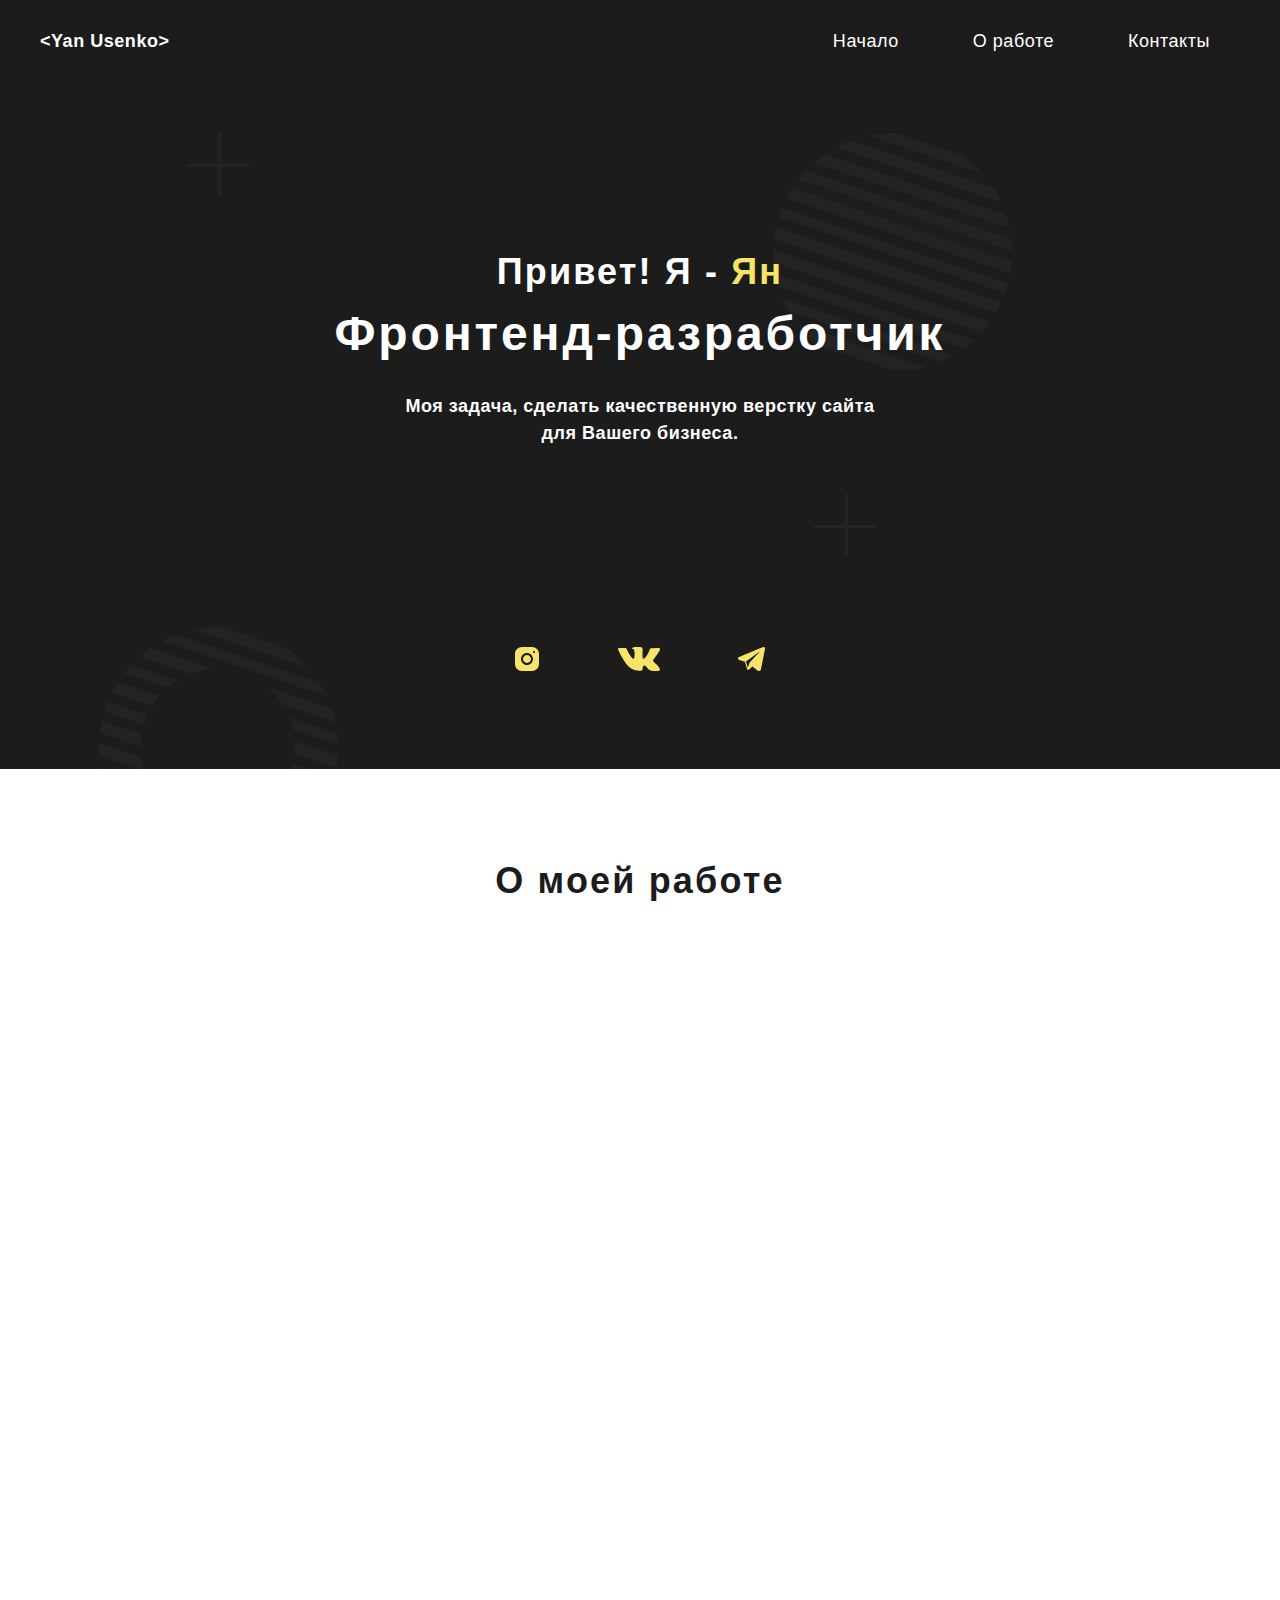
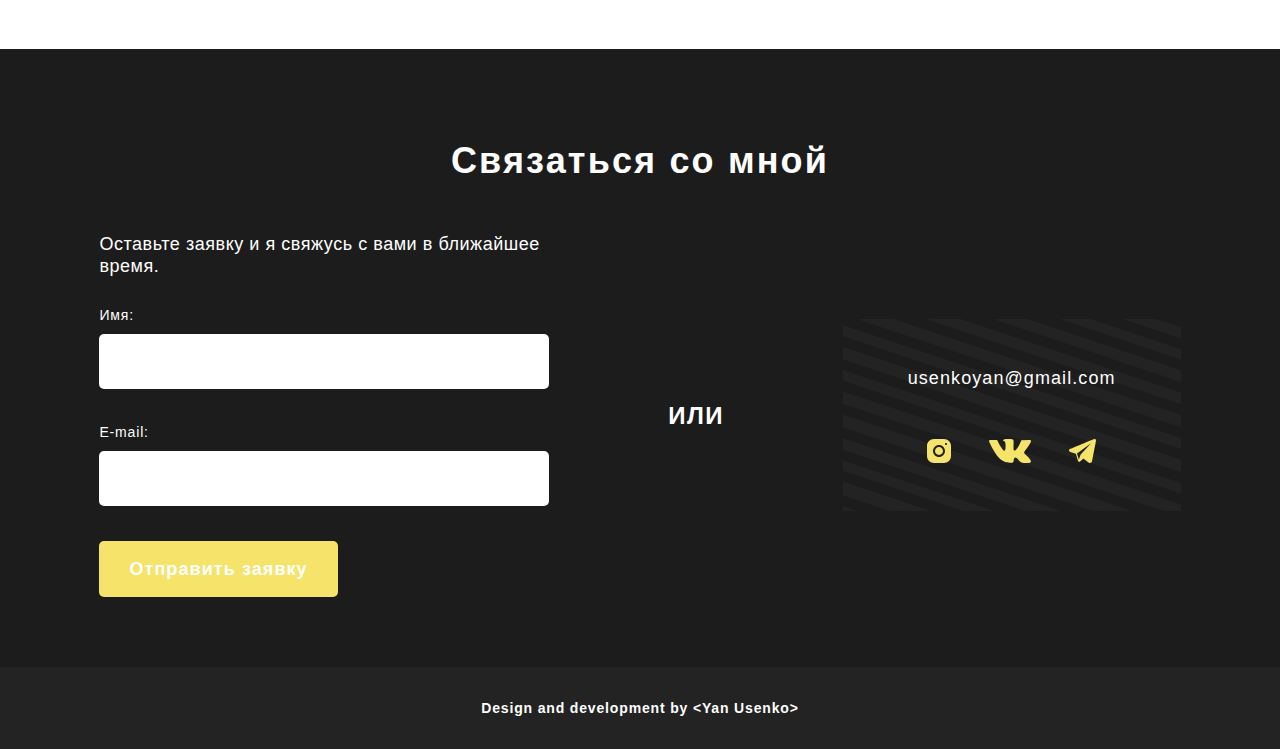
==== index.html @ 6a948c7e "Add files via upload" ====
<!DOCTYPE html>
<html lang="ru">
<head>
    <meta charset="UTF-8">
    <meta name="viewport" content="width=device-width, initial-scale=1.0">
    <title>Usenko Yan</title>
    <link rel="stylesheet" href="css/style.css" />
    <link rel="stylesheet" href="css/fonts.css" />
</head>
<body>
    <div class="wrapper wrapper-bg">
        <!-- Меню -->
        <div class="header">
            <div class="container">
                <div class="header__row">
                    <button class="header__menu-btn">
                        <div class="header__menu-line active-link"></div>
                        <div class="header__menu-line"></div>
                        <div class="header__menu-line"></div>
                    </button>
                    <div class="header__mobile-nav">
                        <a href="#" class="header__mobile-link header__mobile-link">Начало</a>
                        <a href="#about" class="header__mobile-link header__mobile-link-2">О работе</a>
                        <a href="#contact" class="header__mobile-link header__mobile-link-3">Контакты</a>
                    </div>
                    <a href="https://yanusenko.github.io/aboutme" class="header__logo">&ltYan Usenko&gt</a>
                    <div class="header__nav">
                        <a href="#" class="header__link">Начало</a>
                        <a href="#about" class="header__link">О работе</a>
                        <a href="#contact" class="header__link">Контакты</a>
                    </div>
                </div>
            </div>
        </div>
        <!-- Меню -->
        <!-- оффер -->
        <div class="offer">
            <div class="container">
                <div class="offer__column">
                    <div class="offer__hi title">Привет! Я - <span>Ян</span></div>
                    <div class="offer__title">Фронтенд-разработчик</div>
                    <div class="offer__subtitle">Моя задача, сделать качественную верстку cайта
                        для Вашего бизнеса.</div>
                    <div class="offer__social">
                    <a href="https://www.instagram.com/us.yanchik/" class="offer__link">
                        <img src="img/icons/social/inst.svg" alt="">
                    </a>
                    <a href="https://vk.com/u.yanchik" class="offer__link">
                        <img src="img/icons/social/vk.svg" alt="">
                    </a>
                    <!-- <a href="#" class="offer__link">
                        <img src="img/icons/social/gmail.svg" alt="">
                    </a> -->
                    <a href="https://t.me/us_yanchik" class="offer__link">
                        <img src="img/icons/social/tg.svg" alt="">
                    </a>
                </div>
                </div>
            </div>
        </div>
        <!-- оффер -->
    </div>
    <div class="wrapper wrapper-w">
        <a name="about"></a>
        <div class="about">
            <div class="container about__container">
                <div class="about__content">
                    <div class="about__title title title-b">О моей работе</div>
                    <div class="about__row">
                        <div class="about__block">
                            <div class="about__box anim-items">
                                <div class="about__box-title">Стандарты</div>
                                <div class="about__text">Процесс создания сайта — 
                                    это не просто написание кода. 
                                    Заботясь о потребностях клиента, я создаю веб-страницы,
                                    которые соответствуют всем требованиям современного 
                                    рынка, соблюдая стандарты BEM, обеспечивающие
                                    беспроблемную работу и поддержку сайта в будущем.</div>
                            </div>
                            <div class="about__box anim-items">
                                <div class="about__box-title">Скорость разработки</div>
                                <div class="about__text">Благодаря четко построенному 
                                    процессу работы, создание сайта 
                                    обеспечивается в быстрые сроки.</div>
                            </div>
                        </div>
                        <div class="about__block">
                            <div class="about__box about__box-col anim-items">
                                <div class="about__box-title">Я предлогаю:</div>
                                <div class="about__text">Чистый CSS код c успользованием 
                                    препроцессора Sass</div>
                                <div class="about__text">Быстрая загрузка сайта</div>
                                <div class="about__text">Адаптивный дизайн отлично смотрящийся на абсолютно любых экранах</div>
                                <div class="about__text">Загрузка сайта на хостинг</div>
                                <div class="about__text">Работа с JavaScript</div>
                                <div class="about__text">Поддержка всеми актуальными 
                                    браузерами</div>
                            </div>
                        </div>
                        <div class="about__block about__block-last">
                            <div class="about__box about__box-last anim-items">
                                <div class="about__box-title">Коммуникабельность</div>
                                <div class="about__text">Я стараюсь быстро отвечать на 
                                    сообщения клиента и готов 
                                    обсуждать детали во всех 
                                    мессенджерах и социальных сетях.</div>
                            </div>
                            <div class="about__box about__box-last anim-items">
                                <div class="about__box-title">Графические редакторы</div>
                                <div class="about__text">Работаю с любыми форматами 
                                    макетов (Figma, Adobe Photoshop,
                                    Adobe Illustrator, Zeplin)
                                    </div>
                            </div>
                        </div>
                    </div>
                </div>
            </div>
        </div>
    </div>
    <div class="wrapper" >
        <a name="contact"></a>
        <div class="contact">
            <div class="container">
                <div class="contact__content">
                    <div class="contact__title title">Связаться со мной</div>
                    <div class="contact__row">
                        <form id="form" action="https://usebasin.com/f/5effc5206c12" class="contact__form" id="form" method="POST">
                            <!-- usp=pp_url&entry.1773910781=d&entry.1993341457=d -->
                            <!-- https://docs.google.com/forms/d/e/1FAIpQLSf2r46qJTg7IQD13rrRFEZ46KrGbIz1TWV5lFnZDSeFbSaVtw/formResponse? -->
                            <div class="contact__text">Оставьте заявку и я
                                свяжусь с вами в ближайшее время.</div>
                            <div class="contact__form-item">
                                <div class="contact__input-name">Имя:</div>
                                <input type="text" name="name" id="name" class="input">
                                <!-- entry.1773910781 -->
                            </div>
                            <div class="contact__form-item">
                                <div class="contact__input-name">E-mail:</div>
                                <input type="email" name="email" id="email" class="input">
                                <!-- entry.1993341457 -->
                            </div>
                            <button type="submit" class="contact__button">Отправить заявку</button>
                        </form>
                        <!-- <iframe name="hidden_iframe" id="hidden_iframe" style="display:none;" onload="if(submitted) {}"></iframe> -->
                        <div class="contact__or">Или</div>
                        <div class="contact__block">
                            <div class="contact__box">
                                <!-- <a href="" class="contact__link">+49 177 549-49-22</a> -->
                                <a href="mailto:usenkoyan@gmail.com" class="contact__link">usenkoyan@gmail.com</a>
                                <div class="contact__social">
                                    <a href="https://www.instagram.com/us.yanchik/" class="contact__social-link">
                                        <img src="img/icons/social/inst.svg" alt="">
                                    </a>
                                    <a href="https://vk.com/u.yanchik" class="contact__social-link">
                                        <img src="img/icons/social/vk.svg" alt="">
                                    </a>
                                    <a href="https://t.me/us_yanchik" class="contact__social-link">
                                        <img src="img/icons/social/tg.svg" alt="">
                                    </a>
                                </div>
                            </div>
                        </div>
                    </div>
                </div>
            </div>
        </div>
    </div>
    <div class="wrapper wrapper-f">
        <footer class="footer">
            <div class="footer__text">
                Design and development by <a href="https://yanusenko.github.io/aboutme/">&ltYan Usenko&gt</a>
            </div>
        </footer>
    </div>
    <script src="https://code.jquery.com/jquery-3.5.1.min.js"></script>
    <script src="js/jquery.validate.min.js"></script>
    <script src="js/script.js"></script>
</script>
</body>
</html>
---- css/style.css ----
* {
  padding: 0;
  margin: 0;
  border: 0;
}

*, *:before, *:after {
  box-sizing: border-box;
}

*:focus, *:active {
  outline: none;
}

a:focus, a:active {
  outline: none;
}

nav, footer, header, aside {
  display: block;
}

html, body {
  height: 100%;
  width: 100%;
  font-size: 100%;
  line-height: 1;
  font-size: 14px;
  -ms-text-size-adjust: 100%;
  -moz-text-size-adjust: 100%;
  -webkit-text-size-adjust: 100%;
}

input::-ms-clear {
  display: none;
}

button {
  cursor: pointer;
}

button::-moz-focus-inner {
  padding: 0;
  border: 0;
}

a, a:visited {
  text-decoration: none;
}

a:hover {
  text-decoration: none;
}

ul li {
  list-style: none;
}

img {
  vertical-align: top;
}

h1, h2, h3, h4, h5, h6 {
  font-weight: inherit;
}

body {
  font-family: 'Montserrat', sans-serif;
}

body.hidden {
  overflow: hidden;
}

.container {
  max-width: 1200px;
  margin: auto;
}

@media (max-width: 1240px) {
  .container {
    max-width: 970px;
  }
}

@media (max-width: 992px) {
  .container {
    max-width: 750px;
  }
}

@media (max-width: 767px) {
  .container {
    max-width: none;
  }
}

.wrapper {
  background: #1C1C1C;
}

.wrapper-bg {
  background-image: url(../img/bg/offer.png);
  background-position: center;
  background-repeat: no-repeat;
}

.wrapper-w {
  background-color: #fff;
}

.wrapper-f {
  background: #232323;
}

.title {
  font-style: normal;
  font-weight: bold;
  font-size: 36px;
  line-height: 44px;
  letter-spacing: 0.06em;
  color: #FFFFFF;
  margin-bottom: 10px;
}

@media (max-width: 767px) {
  .title {
    font-size: 28px;
  }
}

@media (max-width: 540px) {
  .title {
    font-size: 20px;
  }
}

.title-b {
  color: #1C1C1C;
}

.header__row {
  display: flex;
  align-items: center;
  justify-content: space-between;
  padding-top: 30px;
}

.header__logo {
  font-style: normal;
  font-weight: 900;
  font-size: 18px;
  line-height: 22px;
  letter-spacing: 0.03em;
  color: #FFFFFF;
}

@media (max-width: 992px) {
  .header__logo {
    margin-left: 40px;
    margin-right: 40px;
    z-index: 3;
  }
}

@media (max-width: 767px) {
  .header__nav {
    display: none;
  }
}

.header__link {
  font-style: normal;
  font-weight: 500;
  font-size: 18px;
  line-height: 22px;
  letter-spacing: 0.03em;
  color: #FFFFFF;
  padding: 20px 30px;
  border-radius: 5px;
  transition-duration: 0.5s;
  margin-left: 10px;
}

.header__link:hover {
  background-color: #232323;
}

.header__mobile-nav {
  display: none;
  z-index: 2;
}

@media (max-width: 767px) {
  .header__mobile-nav {
    position: absolute;
    padding-bottom: 300px;
    width: 100%;
    top: -775px;
    background-color: #232323;
    font-size: 20px;
    padding-top: 100px;
    display: flex;
    flex-direction: column;
    text-transform: uppercase;
    transition-duration: 0.8s;
    overflow: auto;
  }
}

.header__mobile-nav.active {
  top: 0;
  left: 0;
}

.header__mobile-link {
  margin-top: 50px;
  margin-bottom: 50px;
  margin-left: 40px;
  color: #fff;
  font-weight: bold;
}

.header__menu-btn {
  display: none;
  z-index: 3;
}

@media (max-width: 767px) {
  .header__menu-btn {
    display: flex;
    flex-direction: column;
    justify-content: space-between;
    height: 30px;
    margin-left: 30px;
    background-color: transparent;
  }
}

.header__menu-line {
  height: 5px;
  width: 35px;
  background-color: #Fff;
  transition-duration: 0.8s;
}

.line-focus {
  width: 20px;
}

.offer__column {
  display: flex;
  align-items: center;
  flex-direction: column;
  padding: 198px 0px 98px 0px;
}

@media (max-width: 767px) {
  .offer__column {
    padding: 150px 0px 98px 0px;
  }
}

@media (max-width: 420px) {
  .offer__column {
    align-items: start;
    padding: 100px 0px 60px 0px;
  }
}

.offer__hi span {
  color: #F6E36A;
}

@media (max-width: 420px) {
  .offer__hi {
    margin-left: 30px;
  }
}

.offer__title {
  font-style: normal;
  font-weight: bold;
  font-size: 48px;
  line-height: 59px;
  letter-spacing: 0.06em;
  color: #FFFFFF;
  margin-bottom: 30px;
}

@media (max-width: 767px) {
  .offer__title {
    font-size: 36px;
  }
}

@media (max-width: 540px) {
  .offer__title {
    font-size: 28px;
  }
}

@media (max-width: 420px) {
  .offer__title {
    line-height: 150%;
    padding-right: 30px;
    margin-left: 30px;
  }
}

.offer__subtitle {
  font-style: normal;
  font-weight: 600;
  font-size: 18px;
  line-height: 150%;
  text-align: center;
  letter-spacing: 0.03em;
  color: #FFFFFF;
  margin-bottom: 200px;
  max-width: 504px;
}

@media (max-width: 767px) {
  .offer__subtitle {
    font-size: 16px;
    margin-bottom: 150px;
    max-width: 400px;
  }
}

@media (max-width: 540px) {
  .offer__subtitle {
    font-size: 14px;
    max-width: 350px;
  }
}

@media (max-width: 420px) {
  .offer__subtitle {
    text-align: left;
    padding-right: 40px;
    margin-left: 30px;
    margin-bottom: 100px;
  }
}

.offer__social {
  width: 250px;
  display: flex;
  justify-content: space-between;
}

@media (max-width: 420px) {
  .offer__social {
    padding-left: 60px;
    padding-right: 60px;
    width: 100%;
  }
}

@media (max-width: 1240px) {
  .about__container {
    max-width: 790px;
  }
}

@media (max-width: 830px) {
  .about__container {
    max-width: 710px;
  }
}

.about__content {
  padding-top: 90px;
  padding-bottom: 90px;
}

@media (max-width: 767px) {
  .about__content {
    padding-top: 40px;
    padding-bottom: 30px;
  }
}

.about__title {
  text-align: center;
  margin-bottom: 50px;
}

@media (max-width: 767px) {
  .about__title {
    margin-bottom: 20px;
  }
}

.about__row {
  display: flex;
  justify-content: space-between;
  flex-wrap: wrap;
}

@media (max-width: 767px) {
  .about__row {
    flex-direction: column;
    margin-left: 20px;
    padding-right: 20px;
  }
}

.about__block {
  max-width: 380px;
  display: flex;
  flex-direction: column;
  flex: 1 1;
  justify-content: space-between;
}

@media (max-width: 830px) {
  .about__block {
    max-width: 340px;
  }
}

@media (max-width: 767px) {
  .about__block {
    max-width: 100%;
  }
}

@media (max-width: 1240px) {
  .about__block-last {
    max-width: 100%;
    flex-direction: row;
    justify-content: space-between;
  }
}

@media (max-width: 830px) {
  .about__block-last {
    max-width: 100%;
  }
}

@media (max-width: 767px) {
  .about__block-last {
    flex-direction: column;
    max-width: 100%;
  }
}

.about__box {
  background: #1C1C1C;
  border-radius: 5px;
  box-shadow: 10px 10px 1px rgba(0, 0, 0, 0.25);
  margin-bottom: 30px;
  padding: 40px 42px;
  background-image: url(../img/icons/el-y.svg);
  background-repeat: no-repeat;
  background-position: 13px 13px;
  transform: translate(0, 75px);
  z-index: 0;
  opacity: 0;
  transition: all 0.8s ease 0s;
}

.about__box._active {
  transform: translate(0, 0px);
  opacity: 1;
}

@media (max-width: 830px) {
  .about__box {
    max-width: 340px;
  }
}

@media (max-width: 767px) {
  .about__box {
    max-width: 100%;
  }
}

.about__box-col {
  height: 100%;
}

.about__box-col .about__text {
  margin-bottom: 30px;
  padding-left: 18px;
  background-image: url(../img/icons/el-w.svg);
  background-repeat: no-repeat;
  background-position: 0 6px;
}

.about__box-last {
  height: 50%;
}

@media (max-width: 1240px) {
  .about__box-last {
    height: 260px;
    width: 380px;
  }
}

@media (max-width: 830px) {
  .about__box-last {
    max-width: 340px;
  }
}

@media (max-width: 767px) {
  .about__box-last {
    height: auto;
    width: 100%;
    max-width: 100%;
  }
}

.about__box-title {
  font-style: normal;
  font-weight: 600;
  font-size: 20px;
  line-height: 150%;
  letter-spacing: 0.03em;
  color: #FFFFFF;
}

@media (max-width: 767px) {
  .about__box-title {
    font-size: 16px;
  }
}

.about__text {
  font-style: normal;
  font-weight: normal;
  font-size: 16px;
  line-height: 150%;
  letter-spacing: 0.03em;
  color: #FFFFFF;
  margin-top: 19px;
}

@media (max-width: 830px) {
  .about__text {
    font-size: 14px;
  }
}

@media (max-width: 767px) {
  .about__text {
    font-size: 12px;
  }
}

.contact__content {
  padding-top: 90px;
  padding-bottom: 70px;
  color: #fff;
}

@media (max-width: 767px) {
  .contact__content {
    padding-top: 40px;
    padding-bottom: 30px;
  }
}

.contact__title {
  text-align: center;
  margin-bottom: 50px;
}

@media (max-width: 767px) {
  .contact__title {
    margin-bottom: 20px;
  }
}

.contact__row {
  display: flex;
  justify-content: space-around;
  align-items: center;
}

@media (max-width: 992px) {
  .contact__row {
    justify-content: space-between;
  }
}

@media (max-width: 767px) {
  .contact__row {
    flex-direction: column;
    padding-left: 30px;
    padding-right: 30px;
  }
}

.contact__form {
  width: 450px;
  position: relative;
}

.contact__form:after {
  content: "";
  position: absolute;
  top: 0;
  left: 0;
  width: 100%;
  height: 100%;
  background: rgba(28, 28, 28, 0.9) url(../img/anim/anim.svg);
  background-repeat: no-repeat;
  background-position: center;
  opacity: 0;
  visibility: hidden;
  transition-duration: 0.5s;
}

@media (max-width: 992px) {
  .contact__form {
    width: 370px;
  }
}

@media (max-width: 413px) {
  .contact__form {
    width: 100%;
  }
}

.contact__text {
  font-style: normal;
  font-weight: normal;
  font-size: 18px;
  line-height: 22px;
  letter-spacing: 0.03em;
  color: #FFFFFF;
  margin-bottom: 30px;
}

@media (max-width: 767px) {
  .contact__text {
    font-size: 16px;
  }
}

.contact__form-item {
  margin-bottom: 35px;
}

.contact__form-item .input {
  width: 100%;
  height: 55px;
  border-radius: 5px;
  padding-left: 20px;
  color: #1C1C1C;
  font-size: 18px;
  border-radius: 5px;
}

.contact__input-name {
  font-style: normal;
  font-weight: normal;
  font-size: 14px;
  line-height: 17px;
  letter-spacing: 0.06em;
  color: #FFFFFF;
  margin-bottom: 10px;
}

.contact__button {
  font-style: normal;
  font-weight: bold;
  font-size: 18px;
  line-height: 22px;
  letter-spacing: 0.06em;
  color: #FFFFFF;
  background: #F6E36A;
  border-radius: 5px;
  padding: 17px 30px;
  transition-duration: 0.4s;
}

.contact__button:hover {
  background-color: #FFE22B;
}

.contact__or {
  font-style: normal;
  font-weight: 600;
  font-size: 24px;
  line-height: 29px;
  letter-spacing: 0.06em;
  text-transform: uppercase;
  color: #FFFFFF;
}

@media (max-width: 992px) {
  .contact__or {
    display: none;
  }
}

.contact__box {
  display: flex;
  flex-direction: column;
  background-image: url(../img/bg/contact.png);
  background-repeat: no-repeat;
  padding: 48px 65px;
}

@media (max-width: 992px) {
  .contact__box {
    padding: 48px 55px;
  }
}

@media (max-width: 767px) {
  .contact__box {
    margin-top: 30px;
    width: 370px;
  }
}

@media (max-width: 413px) {
  .contact__box {
    max-width: 300px;
    padding: 40px 20px;
  }
}

.contact__link {
  text-align: center;
  font-style: normal;
  font-weight: normal;
  font-size: 18px;
  line-height: 22px;
  letter-spacing: 0.06em;
  color: #FFFFFF;
  margin-bottom: 25px;
}

@media (max-width: 767px) {
  .contact__link {
    font-size: 16px;
  }
}

.contact__social {
  display: flex;
  justify-content: space-around;
  margin-top: 25px;
}

._req {
  border: solid 3px #fff;
  border-radius: 5px;
  transition-duration: 0.5s;
}

.error {
  border: solid 3px red;
  border-radius: 5px;
}

.contact__form-item {
  border: none;
}

._sending::after {
  opacity: 1;
  visibility: visible;
}

label.error {
  border: none;
}

.footer {
  display: flex;
  justify-content: center;
  font-style: normal;
  font-weight: 600;
  font-size: 14px;
  line-height: 22px;
  letter-spacing: 0.06em;
  color: #FFFFFF;
  padding: 30px;
}

@media (max-width: 992px) {
  .footer {
    font-size: 14px;
    padding: 20px;
  }
}

.footer a {
  font-weight: 900;
  color: #FFFFFF;
}

.footer__text {
  text-align: center;
}

@media (max-width: 413px) {
  .footer__text {
    max-width: 260px;
  }
}
---- css/fonts.css ----
@font-face {
	font-family: 'Montserrat';
	src: url('../fonts/Montserrat-Black.eot');
	src: local('â˜º'), url('../fonts/Montserrat-Black.woff') format('woff'), url('../fonts/Montserrat-Black.ttf') format('truetype'), url('../fonts/Montserrat-Black.svg') format('svg');
	font-weight: 900;
	font-style: normal;
}

@font-face {
	font-family: 'Montserrat';
	src: url('../fonts/Montserrat-Bold.eot');
	src: local('â˜º'), url('../fonts/Montserrat-Bold.woff') format('woff'), url('../fonts/Montserrat-Bold.ttf') format('truetype'), url('../fonts/Montserrat-Bold.svg') format('svg');
	font-weight: bold;
	font-style: normal;
}

@font-face {
	font-family: 'Montserrat';
	src: url('../fonts/Montserrat-Medium.eot');
	src: local('â˜º'), url('../fonts/Montserrat-Medium.woff') format('woff'), url('../fonts/Montserrat-Medium.ttf') format('truetype'), url('../fonts/Montserrat-Medium.svg') format('svg');
	font-weight: 500;
	font-style: normal;
}

@font-face {
	font-family: 'Montserrat';
	src: url('../fonts/Montserrat-Regular.eot');
	src: local('â˜º'), url('../fonts/Montserrat-Regular.woff') format('woff'), url('../fonts/Montserrat-Regular.ttf') format('truetype'), url('../fonts/Montserrat-Regular.svg') format('svg');
	font-weight: normal;
	font-style: normal;
}

@font-face {
	font-family: 'Montserrat';
	src: url('../fonts/Montserrat-SemiBold.eot');
	src: local('â˜º'), url('../fonts/Montserrat-SemiBold.woff') format('woff'), url('../fonts/Montserrat-SemiBold.ttf') format('truetype'), url('../fonts/Montserrat-SemiBold.svg') format('svg');
	font-weight: 600;
	font-style: normal;
}
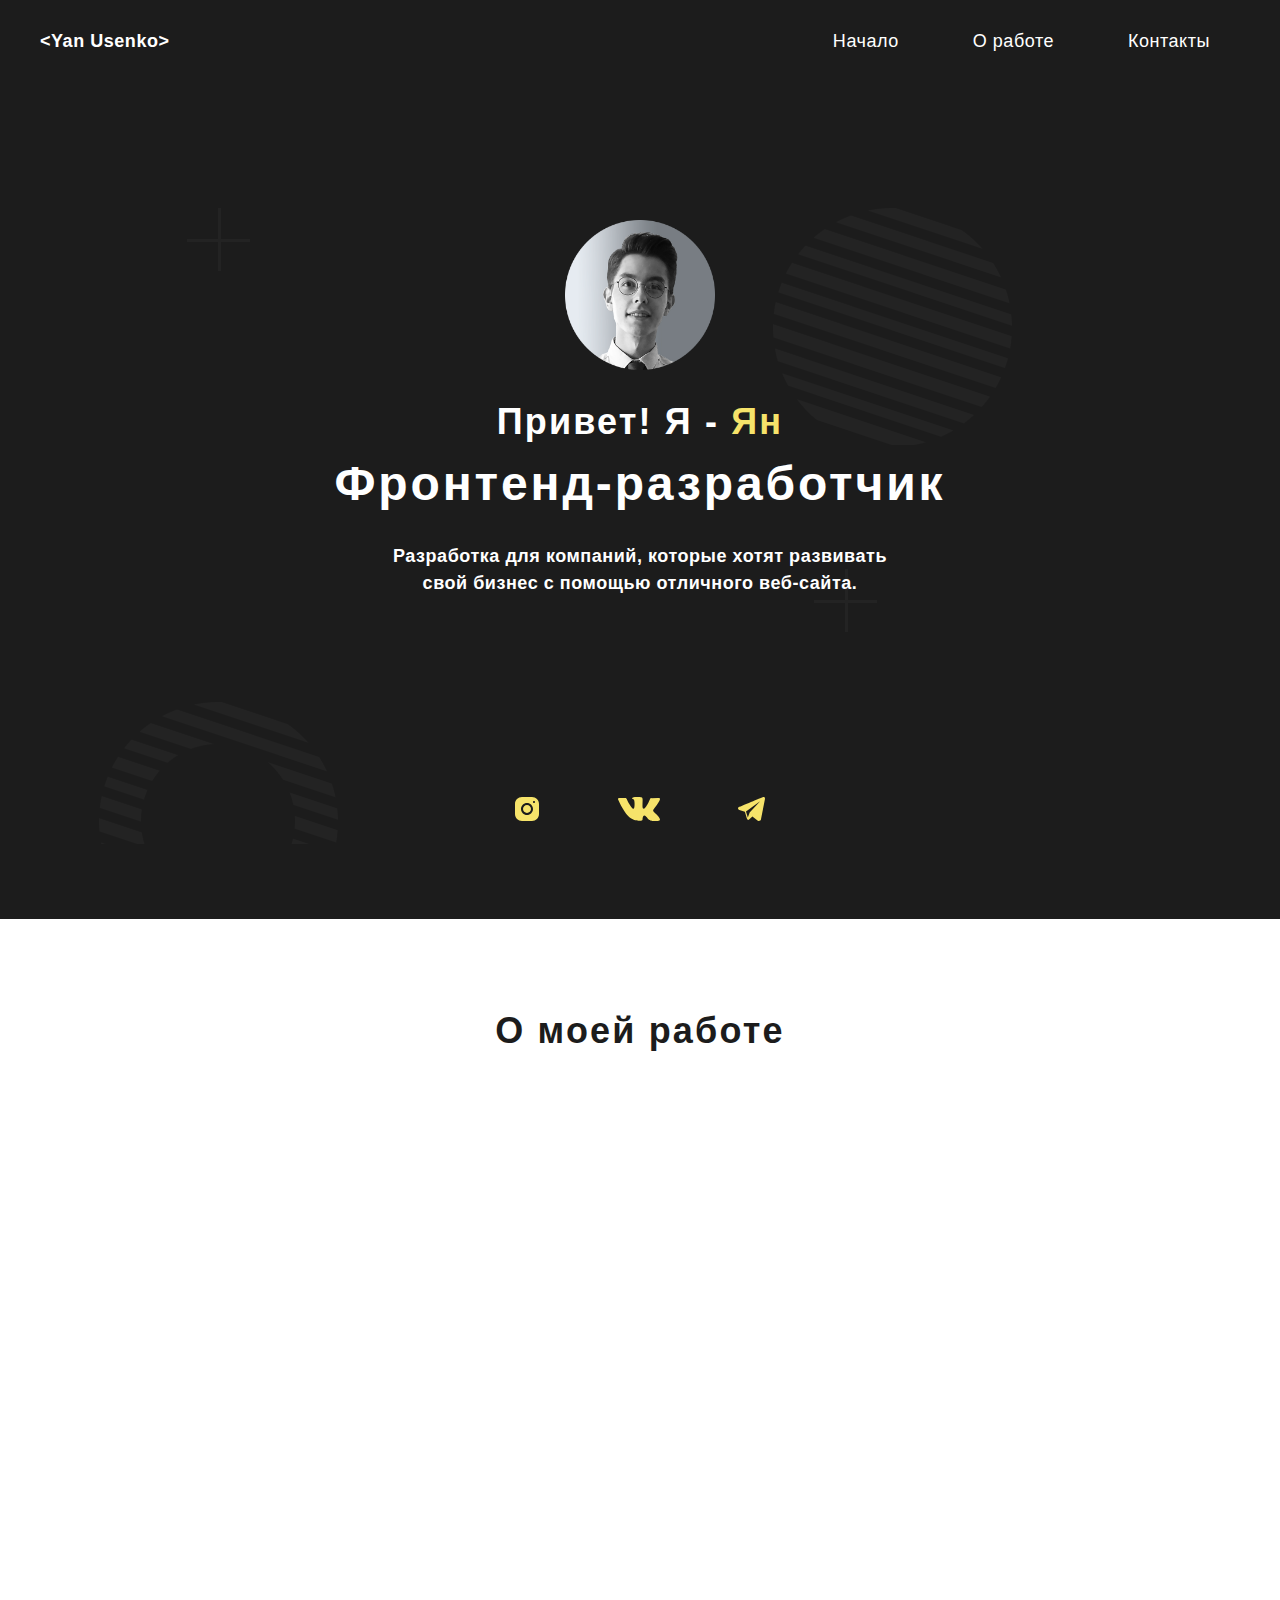
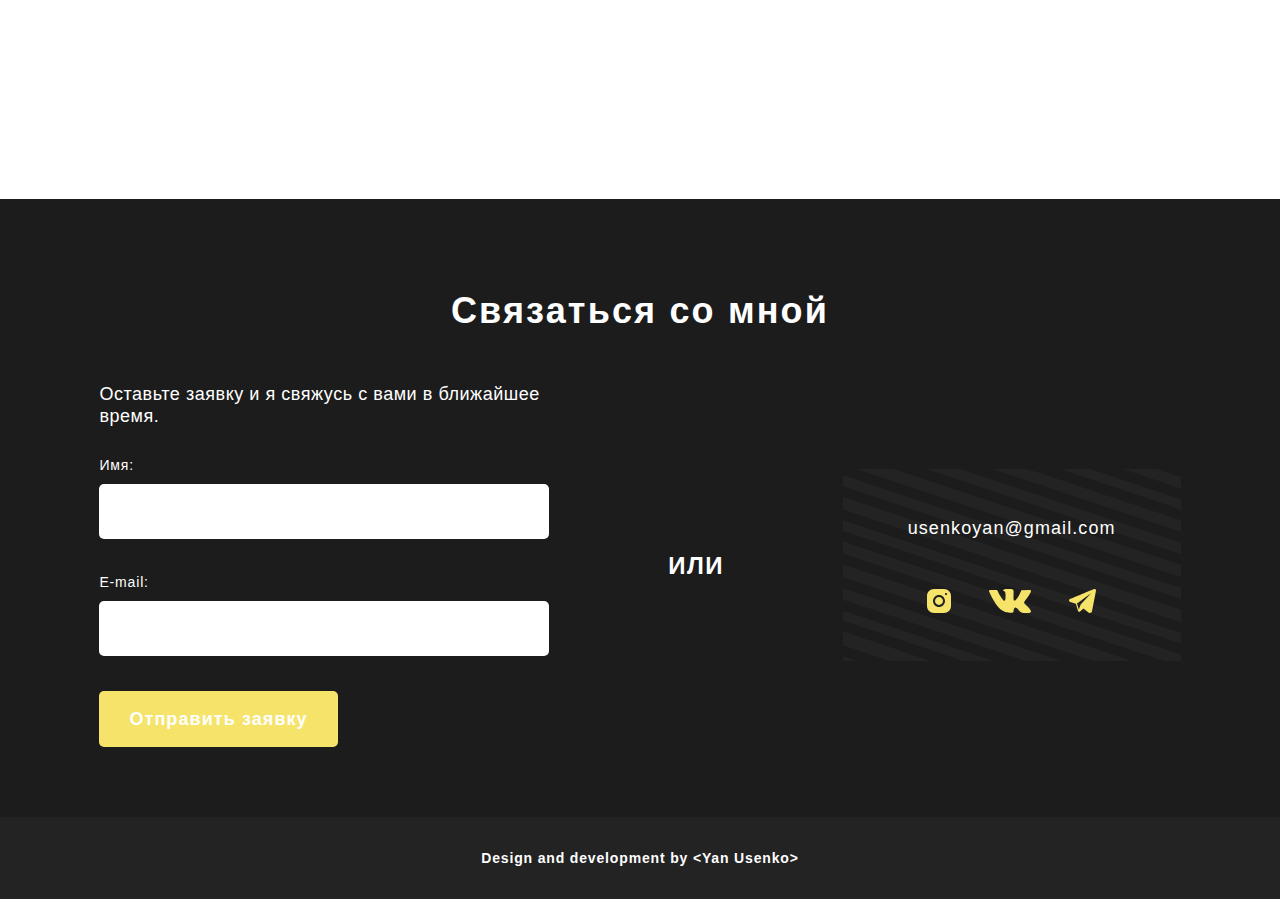
==== commit 23fc1b0a: "Add files via upload" ====
--- a/index.html
+++ b/index.html
@@ -3,7 +3,8 @@
 <head>
     <meta charset="UTF-8">
     <meta name="viewport" content="width=device-width, initial-scale=1.0">
-    <title>Usenko Yan</title>
+    <title>Yan Usenko - Веб-разработчик</title>
+    <link rel="icon" href="img/fav/fav-bold.ico" type="image/x-icon">
     <link rel="stylesheet" href="css/style.css" />
     <link rel="stylesheet" href="css/fonts.css" />
 </head>
@@ -37,10 +38,12 @@
         <div class="offer">
             <div class="container">
                 <div class="offer__column">
+                    <div class="offer__img">
+                        <!-- <img src="img/logo/logo.png" alt=""> -->
+                    </div>
                     <div class="offer__hi title">Привет! Я - <span>Ян</span></div>
                     <div class="offer__title">Фронтенд-разработчик</div>
-                    <div class="offer__subtitle">Моя задача, сделать качественную верстку cайта
-                        для Вашего бизнеса.</div>
+                    <div class="offer__subtitle">Разработка для компаний, которые хотят развивать свой бизнес с помощью отличного веб-сайта.</div>
                     <div class="offer__social">
                     <a href="https://www.instagram.com/us.yanchik/" class="offer__link">
                         <img src="img/icons/social/inst.svg" alt="">
@@ -86,11 +89,11 @@
                         </div>
                         <div class="about__block">
                             <div class="about__box about__box-col anim-items">
-                                <div class="about__box-title">Я предлогаю:</div>
+                                <div class="about__box-title">Я предлагаю:</div>
                                 <div class="about__text">Чистый CSS код c успользованием 
                                     препроцессора Sass</div>
                                 <div class="about__text">Быстрая загрузка сайта</div>
-                                <div class="about__text">Адаптивный дизайн отлично смотрящийся на абсолютно любых экранах</div>
+                                <div class="about__text">Адаптивный сайт отлично смотрящийся на абсолютно любых экранах</div>
                                 <div class="about__text">Загрузка сайта на хостинг</div>
                                 <div class="about__text">Работа с JavaScript</div>
                                 <div class="about__text">Поддержка всеми актуальными 
--- a/css/style.css
+++ b/css/style.css
@@ -252,7 +252,7 @@
   display: flex;
   align-items: center;
   flex-direction: column;
-  padding: 198px 0px 98px 0px;
+  padding: 168px 0px 98px 0px;
 }
 
 @media (max-width: 767px) {
@@ -265,6 +265,22 @@
   .offer__column {
     align-items: start;
     padding: 100px 0px 60px 0px;
+  }
+}
+
+.offer__img {
+  width: 150px;
+  height: 150px;
+  background-image: url(../img/logo/logo.png);
+  background-size: cover;
+  background-repeat: no-repeat;
+  background-position: center;
+  margin-bottom: 30px;
+}
+
+@media (max-width: 767px) {
+  .offer__img {
+    display: none;
   }
 }
 
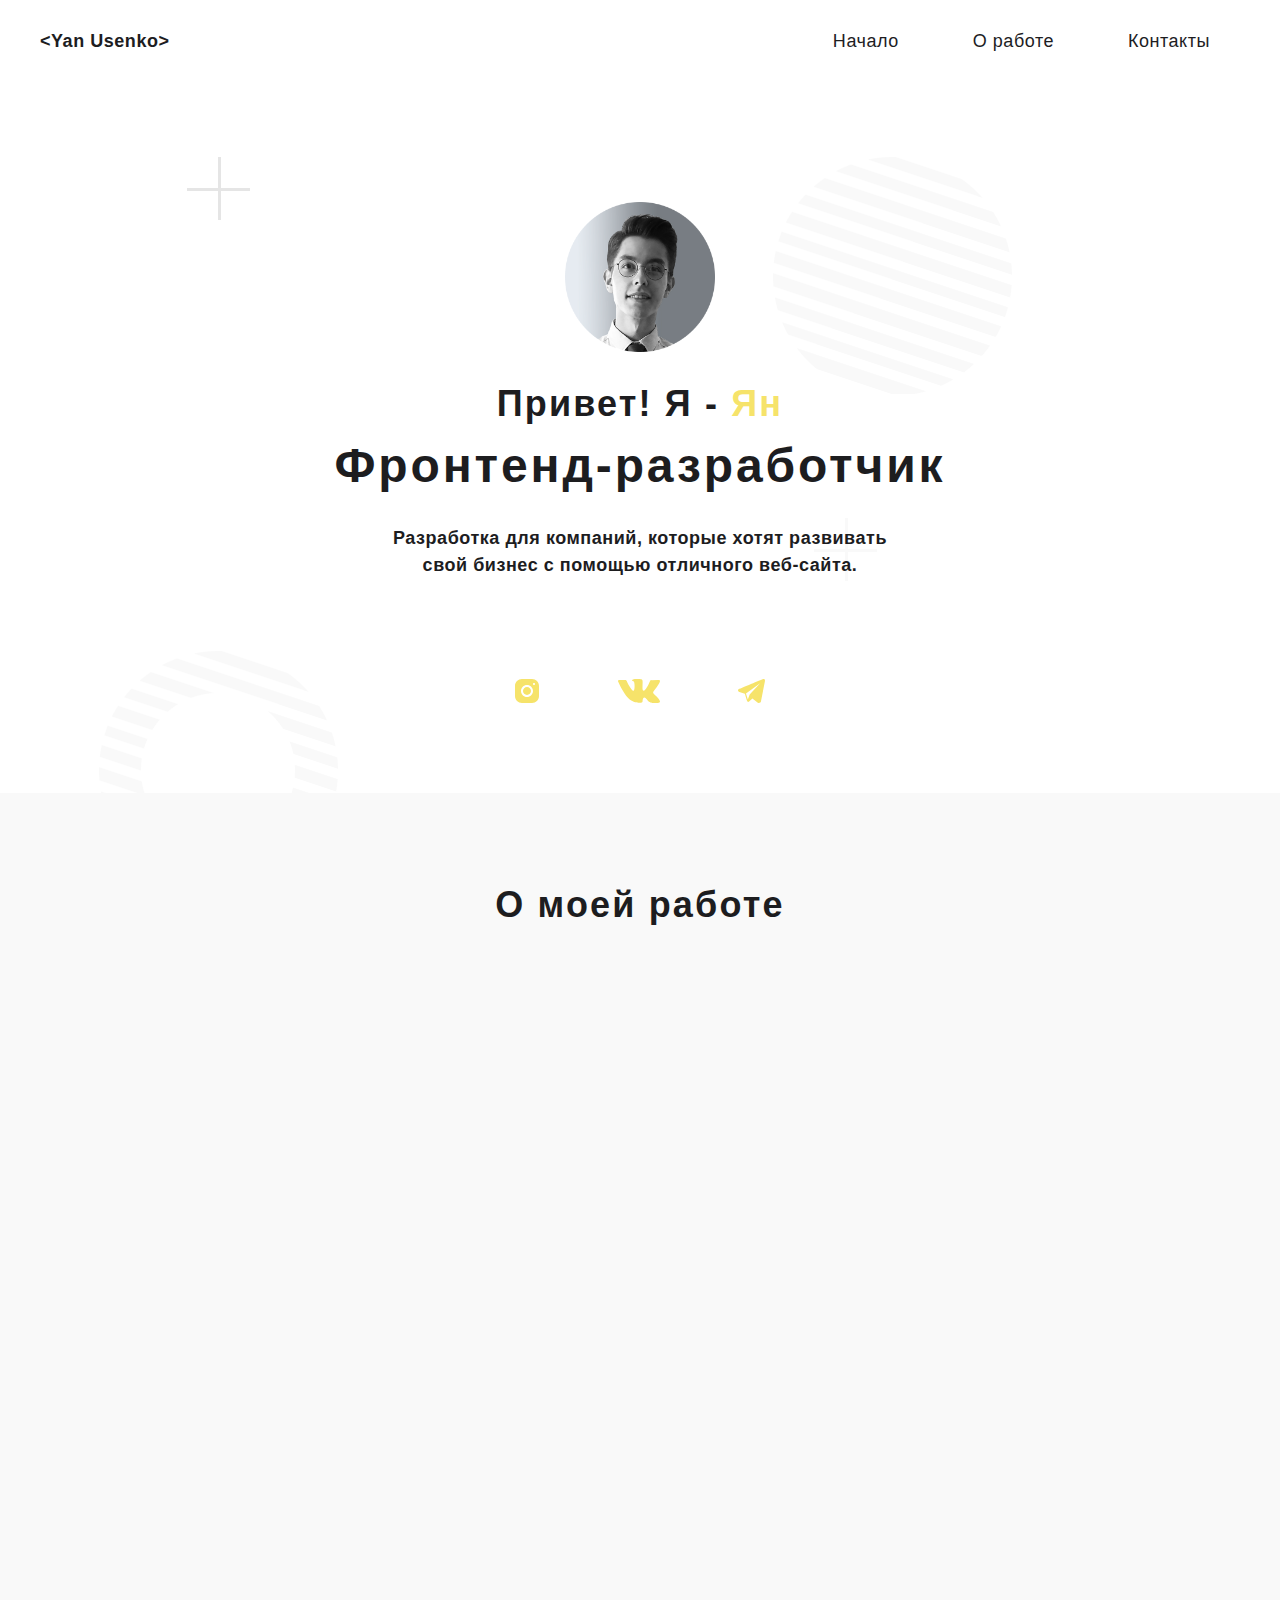
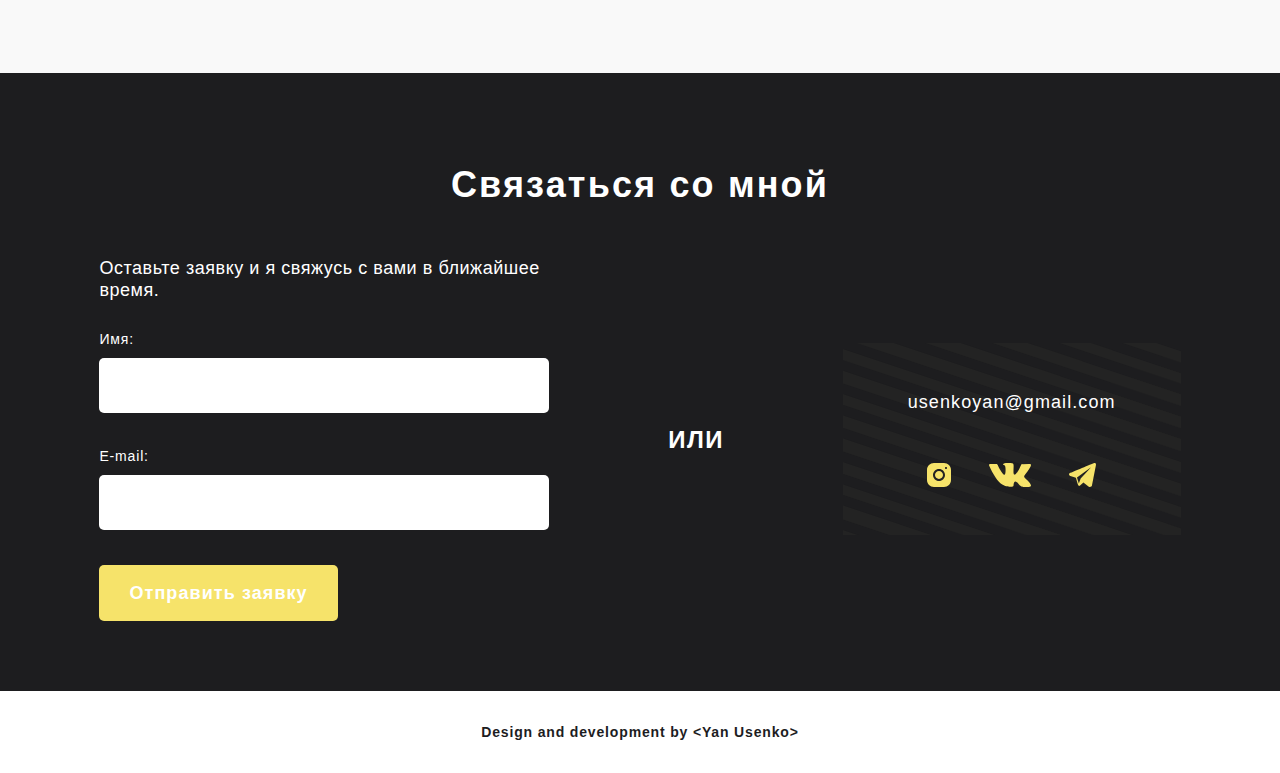
==== commit 24ad2522: "Add files via upload" ====
--- a/index.html
+++ b/index.html
@@ -68,7 +68,7 @@
         <div class="about">
             <div class="container about__container">
                 <div class="about__content">
-                    <div class="about__title title title-b">О моей работе</div>
+                    <div class="about__title title">О моей работе</div>
                     <div class="about__row">
                         <div class="about__block">
                             <div class="about__box anim-items">
@@ -121,12 +121,12 @@
             </div>
         </div>
     </div>
-    <div class="wrapper" >
+    <div class="wrapper-f" >
         <a name="contact"></a>
         <div class="contact">
             <div class="container">
                 <div class="contact__content">
-                    <div class="contact__title title">Связаться со мной</div>
+                    <div class="contact__title title title-b">Связаться со мной</div>
                     <div class="contact__row">
                         <form id="form" action="https://usebasin.com/f/5effc5206c12" class="contact__form" id="form" method="POST">
                             <!-- usp=pp_url&entry.1773910781=d&entry.1993341457=d -->
@@ -169,7 +169,7 @@
             </div>
         </div>
     </div>
-    <div class="wrapper wrapper-f">
+    <div class="wrapper">
         <footer class="footer">
             <div class="footer__text">
                 Design and development by <a href="https://yanusenko.github.io/aboutme/">&ltYan Usenko&gt</a>
--- a/css/style.css
+++ b/css/style.css
@@ -64,6 +64,10 @@
   font-weight: inherit;
 }
 
+.title, .header__logo, .header__link, .header__mobile-link, .offer__title, .offer__subtitle, .about__box-title, .about__text, .footer, .footer a {
+  color: #1D1D1F;
+}
+
 body {
   font-family: 'Montserrat', sans-serif;
 }
@@ -96,21 +100,21 @@
 }
 
 .wrapper {
-  background: #1C1C1C;
+  background: #fff;
 }
 
 .wrapper-bg {
   background-image: url(../img/bg/offer.png);
-  background-position: center;
+  background-position: center bottom;
   background-repeat: no-repeat;
 }
 
 .wrapper-w {
-  background-color: #fff;
+  background-color: #F9F9F9;
 }
 
 .wrapper-f {
-  background: #232323;
+  background: #1D1D1F;
 }
 
 .title {
@@ -119,7 +123,6 @@
   font-size: 36px;
   line-height: 44px;
   letter-spacing: 0.06em;
-  color: #FFFFFF;
   margin-bottom: 10px;
 }
 
@@ -136,7 +139,7 @@
 }
 
 .title-b {
-  color: #1C1C1C;
+  color: #fff;
 }
 
 .header__row {
@@ -152,7 +155,6 @@
   font-size: 18px;
   line-height: 22px;
   letter-spacing: 0.03em;
-  color: #FFFFFF;
 }
 
 @media (max-width: 992px) {
@@ -175,15 +177,14 @@
   font-size: 18px;
   line-height: 22px;
   letter-spacing: 0.03em;
-  color: #FFFFFF;
   padding: 20px 30px;
-  border-radius: 5px;
+  border-radius: 12px;
   transition-duration: 0.5s;
   margin-left: 10px;
 }
 
 .header__link:hover {
-  background-color: #232323;
+  background-color: #E5E5E5;
 }
 
 .header__mobile-nav {
@@ -197,7 +198,7 @@
     padding-bottom: 300px;
     width: 100%;
     top: -775px;
-    background-color: #232323;
+    background-color: #E5E5E5;
     font-size: 20px;
     padding-top: 100px;
     display: flex;
@@ -217,7 +218,6 @@
   margin-top: 50px;
   margin-bottom: 50px;
   margin-left: 40px;
-  color: #fff;
   font-weight: bold;
 }
 
@@ -240,8 +240,9 @@
 .header__menu-line {
   height: 5px;
   width: 35px;
-  background-color: #Fff;
+  background-color: #1D1D1F;
   transition-duration: 0.8s;
+  border-radius: 3px;
 }
 
 .line-focus {
@@ -252,7 +253,7 @@
   display: flex;
   align-items: center;
   flex-direction: column;
-  padding: 168px 0px 98px 0px;
+  padding: 150px 0px 90px 0px;
 }
 
 @media (max-width: 767px) {
@@ -263,7 +264,6 @@
 
 @media (max-width: 420px) {
   .offer__column {
-    align-items: start;
     padding: 100px 0px 60px 0px;
   }
 }
@@ -278,20 +278,8 @@
   margin-bottom: 30px;
 }
 
-@media (max-width: 767px) {
-  .offer__img {
-    display: none;
-  }
-}
-
 .offer__hi span {
   color: #F6E36A;
-}
-
-@media (max-width: 420px) {
-  .offer__hi {
-    margin-left: 30px;
-  }
 }
 
 .offer__title {
@@ -300,7 +288,7 @@
   font-size: 48px;
   line-height: 59px;
   letter-spacing: 0.06em;
-  color: #FFFFFF;
+  text-align: center;
   margin-bottom: 30px;
 }
 
@@ -319,8 +307,6 @@
 @media (max-width: 420px) {
   .offer__title {
     line-height: 150%;
-    padding-right: 30px;
-    margin-left: 30px;
   }
 }
 
@@ -331,8 +317,7 @@
   line-height: 150%;
   text-align: center;
   letter-spacing: 0.03em;
-  color: #FFFFFF;
-  margin-bottom: 200px;
+  margin-bottom: 100px;
   max-width: 504px;
 }
 
@@ -353,9 +338,6 @@
 
 @media (max-width: 420px) {
   .offer__subtitle {
-    text-align: left;
-    padding-right: 40px;
-    margin-left: 30px;
     margin-bottom: 100px;
   }
 }
@@ -465,9 +447,9 @@
 }
 
 .about__box {
-  background: #1C1C1C;
-  border-radius: 5px;
-  box-shadow: 10px 10px 1px rgba(0, 0, 0, 0.25);
+  background: #fff;
+  border-radius: 12px;
+  box-shadow: 3px 3px 8px -2px rgba(199, 199, 199, 0.7);
   margin-bottom: 30px;
   padding: 40px 42px;
   background-image: url(../img/icons/el-y.svg);
@@ -539,7 +521,6 @@
   font-size: 20px;
   line-height: 150%;
   letter-spacing: 0.03em;
-  color: #FFFFFF;
 }
 
 @media (max-width: 767px) {
@@ -550,11 +531,10 @@
 
 .about__text {
   font-style: normal;
-  font-weight: normal;
+  font-weight: 500;
   font-size: 16px;
   line-height: 150%;
   letter-spacing: 0.03em;
-  color: #FFFFFF;
   margin-top: 19px;
 }
 
@@ -802,7 +782,6 @@
   font-size: 14px;
   line-height: 22px;
   letter-spacing: 0.06em;
-  color: #FFFFFF;
   padding: 30px;
 }
 
@@ -815,7 +794,6 @@
 
 .footer a {
   font-weight: 900;
-  color: #FFFFFF;
 }
 
 .footer__text {
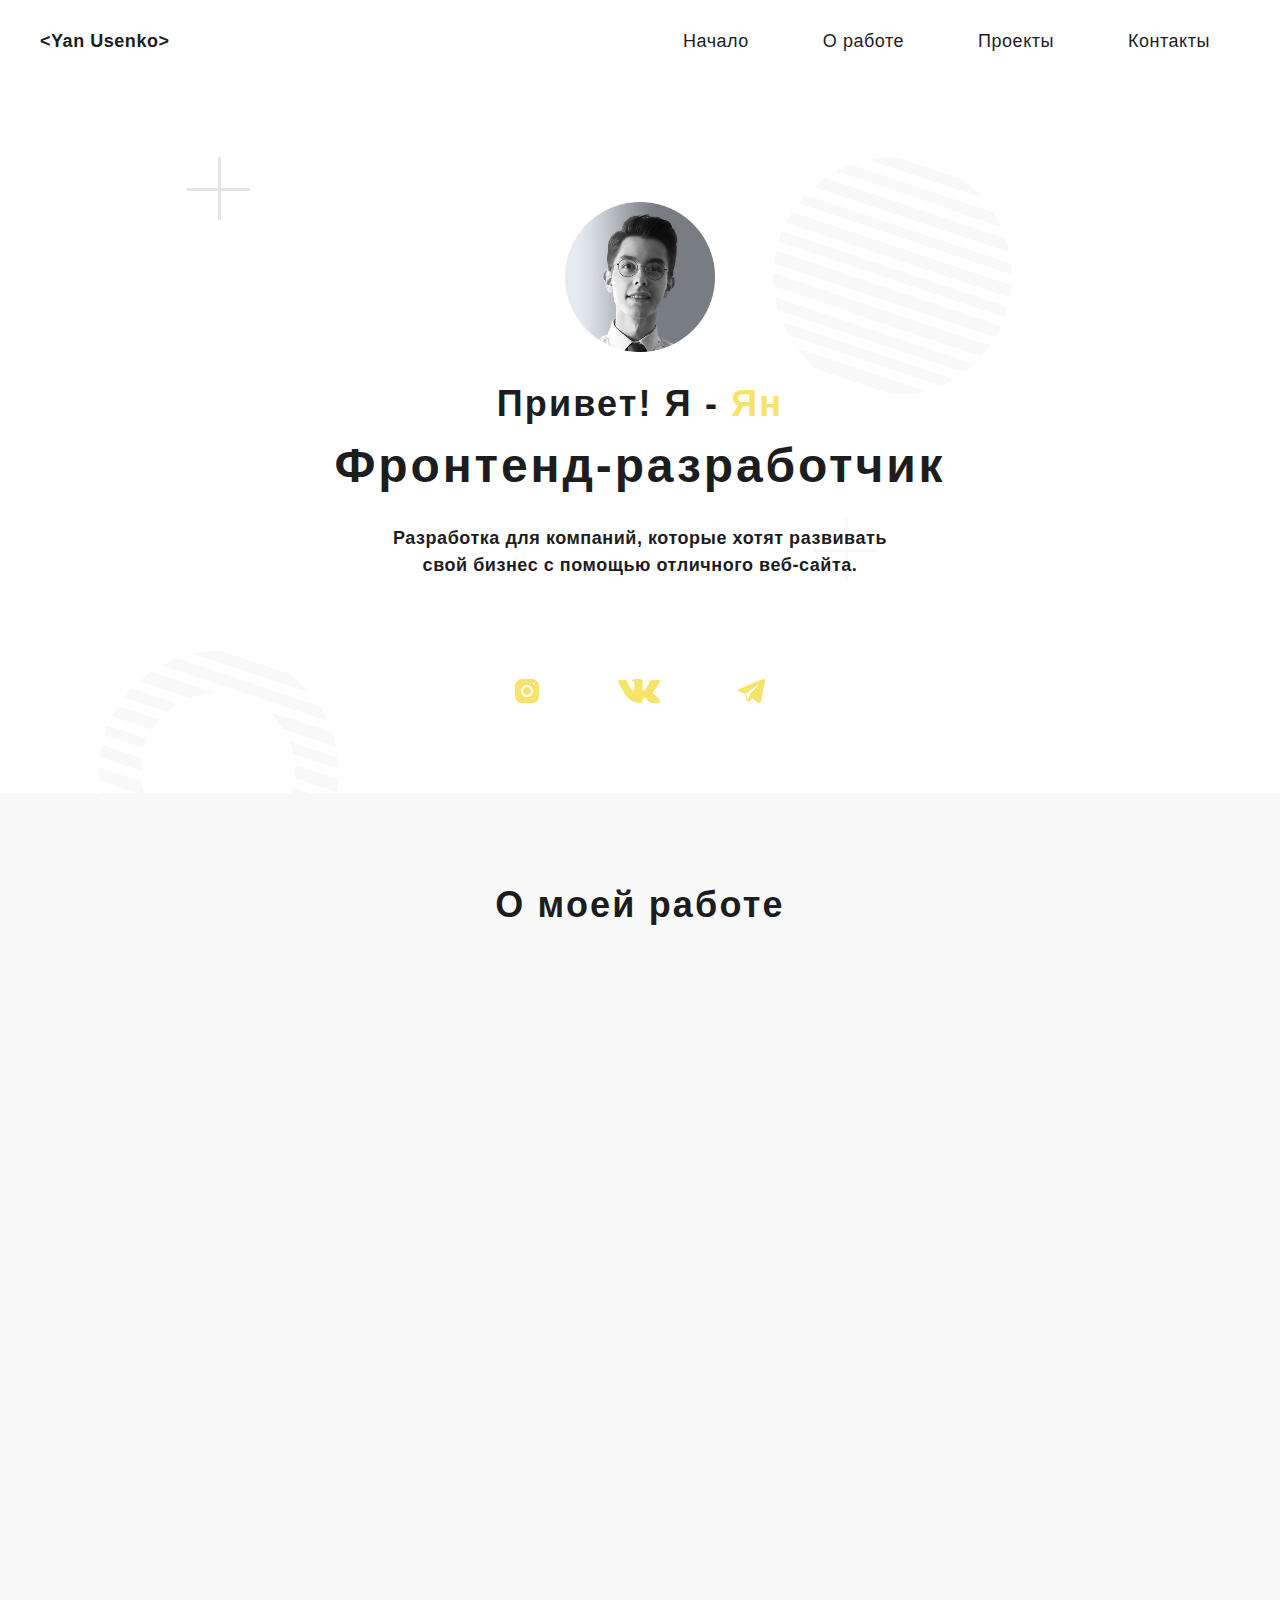
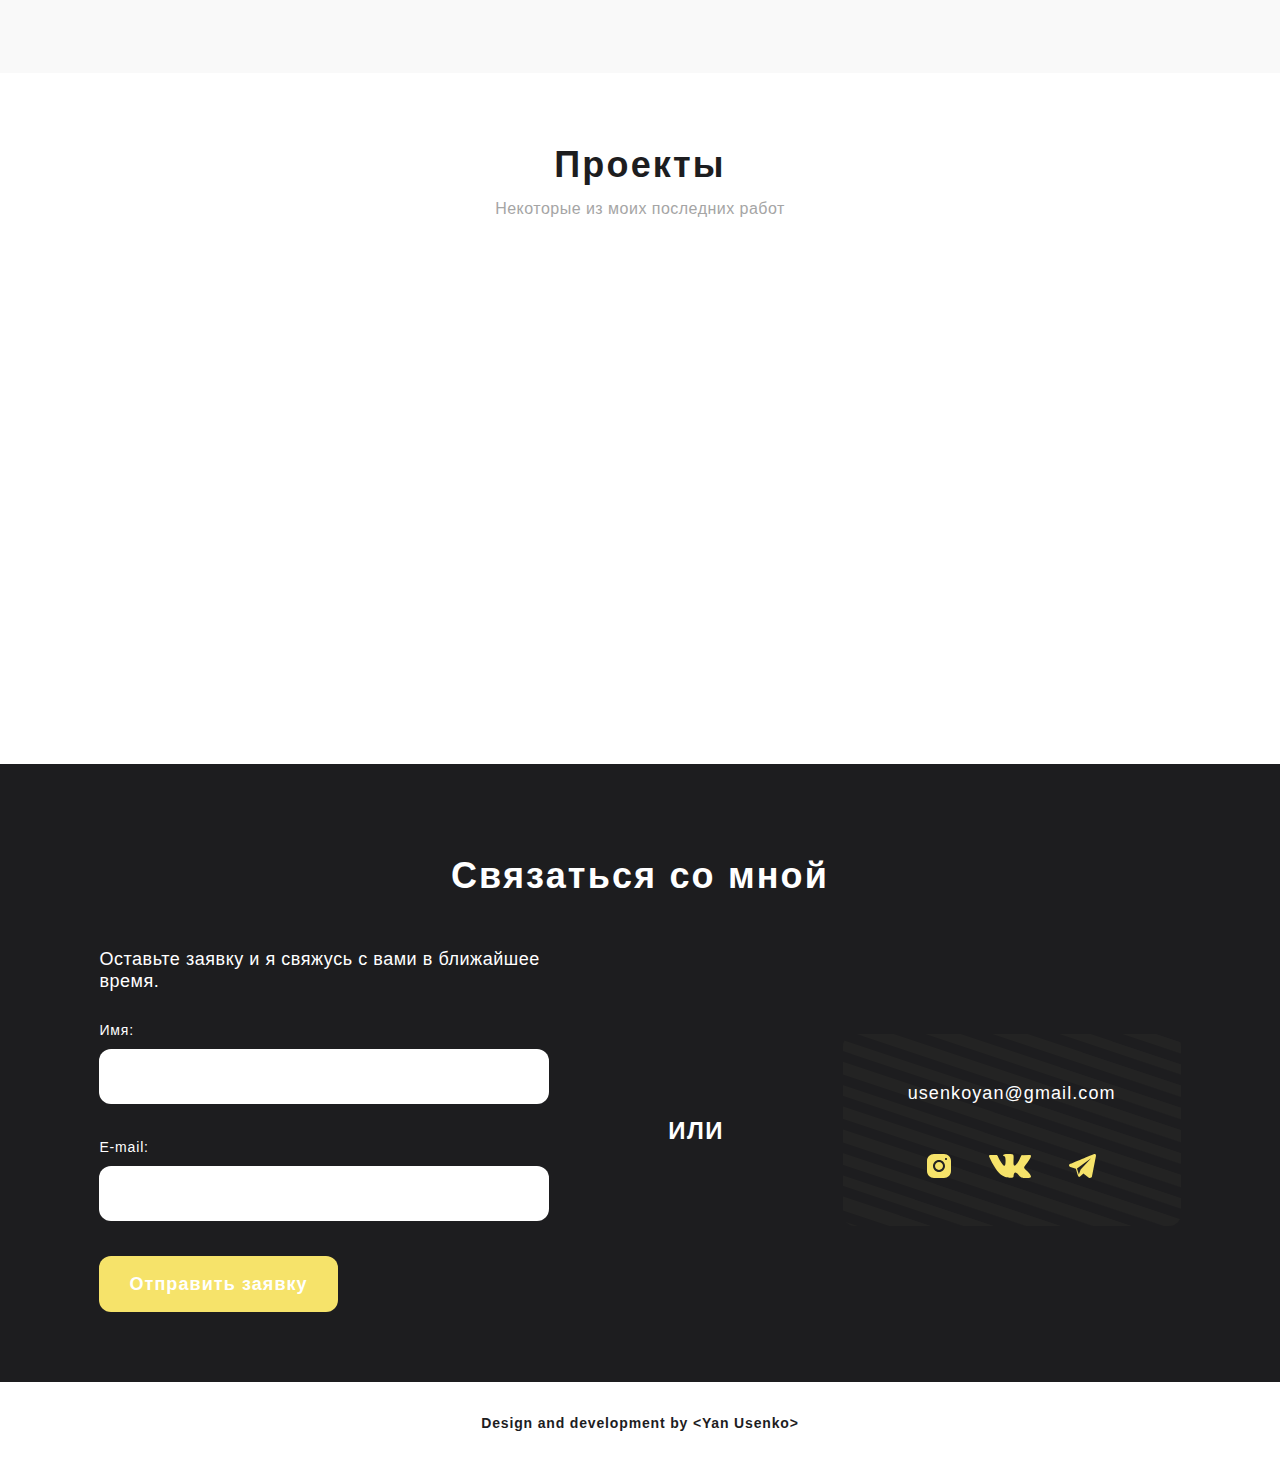
==== commit daf3f064: "Add files via upload" ====
--- a/index.html
+++ b/index.html
@@ -22,12 +22,14 @@
                     <div class="header__mobile-nav">
                         <a href="#" class="header__mobile-link header__mobile-link">Начало</a>
                         <a href="#about" class="header__mobile-link header__mobile-link-2">О работе</a>
-                        <a href="#contact" class="header__mobile-link header__mobile-link-3">Контакты</a>
+                        <a href="#project" class="header__mobile-link header__mobile-link-3">Проекты</a>
+                        <a href="#contact" class="header__mobile-link header__mobile-link-4">Контакты</a>
                     </div>
                     <a href="https://yanusenko.github.io/aboutme" class="header__logo">&ltYan Usenko&gt</a>
                     <div class="header__nav">
                         <a href="#" class="header__link">Начало</a>
                         <a href="#about" class="header__link">О работе</a>
+                        <a href="#project" class="header__link">Проекты</a>
                         <a href="#contact" class="header__link">Контакты</a>
                     </div>
                 </div>
@@ -116,6 +118,24 @@
                                     </div>
                             </div>
                         </div>
+                    </div>
+                </div>
+            </div>
+        </div>
+    </div>
+    <div class="wrapper">
+        <div class="projects">
+            <a href="" name="project"></a>
+            <div class="container">
+                <div class="projects__content">
+                    <div class="projects__title title">Проекты</div>
+                    <div class="projects__subtitle">Некоторые из моих последних работ</div>
+                    <div class="projects__row">
+                        <a href="masterbrothers.html">
+                            <div class="projects__img anim-items">
+                                <img src="img/projects/masterbrothers.png" alt="">
+                            </div>
+                        </a>
                     </div>
                 </div>
             </div>
@@ -179,6 +199,5 @@
     <script src="https://code.jquery.com/jquery-3.5.1.min.js"></script>
     <script src="js/jquery.validate.min.js"></script>
     <script src="js/script.js"></script>
-</script>
 </body>
 </html>--- a/css/style.css
+++ b/css/style.css
@@ -64,7 +64,7 @@
   font-weight: inherit;
 }
 
-.title, .header__logo, .header__link, .header__mobile-link, .offer__title, .offer__subtitle, .about__box-title, .about__text, .footer, .footer a {
+.title, .header__logo, .header__link, .header__mobile-link, .offer__title, .offer__subtitle, .about__box-title, .about__text, .footer, .footer a, .header__back {
   color: #1D1D1F;
 }
 
@@ -187,6 +187,12 @@
   background-color: #E5E5E5;
 }
 
+@media (max-width: 992px) {
+  .header__link {
+    padding: 10px 15px;
+  }
+}
+
 .header__mobile-nav {
   display: none;
   z-index: 2;
@@ -197,7 +203,7 @@
     position: absolute;
     padding-bottom: 300px;
     width: 100%;
-    top: -775px;
+    top: -100%;
     background-color: #E5E5E5;
     font-size: 20px;
     padding-top: 100px;
@@ -599,21 +605,6 @@
   position: relative;
 }
 
-.contact__form:after {
-  content: "";
-  position: absolute;
-  top: 0;
-  left: 0;
-  width: 100%;
-  height: 100%;
-  background: rgba(28, 28, 28, 0.9) url(../img/anim/anim.svg);
-  background-repeat: no-repeat;
-  background-position: center;
-  opacity: 0;
-  visibility: hidden;
-  transition-duration: 0.5s;
-}
-
 @media (max-width: 992px) {
   .contact__form {
     width: 370px;
@@ -649,11 +640,10 @@
 .contact__form-item .input {
   width: 100%;
   height: 55px;
-  border-radius: 5px;
+  border-radius: 12px;
   padding-left: 20px;
   color: #1C1C1C;
   font-size: 18px;
-  border-radius: 5px;
 }
 
 .contact__input-name {
@@ -674,7 +664,7 @@
   letter-spacing: 0.06em;
   color: #FFFFFF;
   background: #F6E36A;
-  border-radius: 5px;
+  border-radius: 12px;
   padding: 17px 30px;
   transition-duration: 0.4s;
 }
@@ -705,6 +695,7 @@
   background-image: url(../img/bg/contact.png);
   background-repeat: no-repeat;
   padding: 48px 65px;
+  border-radius: 12px;
 }
 
 @media (max-width: 992px) {
@@ -805,3 +796,245 @@
     max-width: 260px;
   }
 }
+
+.projects__content {
+  padding-top: 70px;
+  padding-bottom: 90px;
+}
+
+@media (max-width: 767px) {
+  .projects__content {
+    margin-left: 20px;
+    margin-right: 20px;
+    padding-top: 50px;
+    padding-bottom: 50px;
+  }
+}
+
+.projects__title {
+  text-align: center;
+}
+
+.projects__subtitle {
+  text-align: center;
+  font-style: normal;
+  font-weight: 500;
+  font-size: 16px;
+  line-height: 150%;
+  letter-spacing: 0.03em;
+  color: #A5A5A5;
+  margin-top: 10px;
+}
+
+.projects__row {
+  display: flex;
+  justify-content: space-around;
+  flex-wrap: wrap;
+}
+
+.projects__img {
+  margin-top: 50px;
+  transform: translate(0, 75px);
+  z-index: 0;
+  opacity: 0;
+  transition: all 0.4s ease 0s;
+  position: relative;
+}
+
+.projects__img._active {
+  transform: translate(0, 0px);
+  opacity: 1;
+}
+
+.projects__img:hover {
+  transform: scale(1.05, 1.05);
+}
+
+@media (max-width: 767px) {
+  .projects__img {
+    max-width: 100%;
+  }
+}
+
+@media (max-width: 767px) {
+  .projects__img img {
+    max-width: 100%;
+  }
+}
+
+.header__content {
+  display: flex;
+  justify-content: space-between;
+  padding-top: 29px;
+  padding-bottom: 29px;
+}
+
+@media (max-width: 767px) {
+  .header__content {
+    padding-left: 20px;
+  }
+}
+
+.header__back {
+  font-style: normal;
+  font-weight: 600;
+  font-size: 16px;
+  line-height: 22px;
+  letter-spacing: 0.03em;
+}
+
+@media (max-width: 400px) {
+  .header__back {
+    font-size: 14px;
+  }
+}
+
+@media (max-width: 400px) {
+  .header__logo-two {
+    font-size: 14px;
+  }
+}
+
+.project__content {
+  padding-top: 90px;
+  padding-bottom: 120px;
+}
+
+@media (max-width: 800px) {
+  .project__content {
+    padding-top: 30px;
+    padding-bottom: 50px;
+  }
+}
+
+.project__row {
+  display: flex;
+  justify-content: space-between;
+}
+
+@media (max-width: 800px) {
+  .project__row {
+    flex-direction: column;
+    align-items: center;
+  }
+}
+
+@media (max-width: 800px) {
+  .project__row {
+    padding-left: 20px;
+    padding-right: 20px;
+  }
+}
+
+@media (max-width: 992px) {
+  .project__img img {
+    width: 400px;
+  }
+}
+
+@media (max-width: 800px) {
+  .project__img img {
+    width: 536px;
+  }
+}
+
+@media (max-width: 800px) {
+  .project__img img {
+    width: 100%;
+  }
+}
+
+.project__col {
+  margin-left: 64px;
+  display: flex;
+  flex-direction: column;
+  justify-content: space-between;
+}
+
+@media (max-width: 1024px) {
+  .project__col {
+    margin-left: 30px;
+  }
+}
+
+@media (max-width: 800px) {
+  .project__col {
+    max-width: 536px;
+  }
+}
+
+@media (max-width: 800px) {
+  .project__col {
+    width: 100%;
+  }
+}
+
+.project__title {
+  font-style: normal;
+  font-weight: bold;
+  font-size: 36px;
+  line-height: 44px;
+  letter-spacing: 0.03em;
+}
+
+@media (max-width: 800px) {
+  .project__title {
+    margin-top: 30px;
+  }
+}
+
+@media (max-width: 600px) {
+  .project__title {
+    font-size: 28px;
+  }
+}
+
+.project__text {
+  font-style: normal;
+  font-weight: 500;
+  font-size: 18px;
+  line-height: 22px;
+  letter-spacing: 0.03em;
+  margin-top: 18px;
+}
+
+.project__tech {
+  font-style: normal;
+  font-weight: 900;
+  font-size: 18px;
+  line-height: 22px;
+  letter-spacing: 0.03em;
+  display: flex;
+  margin-top: 20px;
+}
+
+.project__tech-item {
+  margin-right: 18px;
+}
+
+.project__link {
+  max-width: 245px;
+  padding: 17px 30px;
+  font-style: normal;
+  font-weight: bold;
+  font-size: 18px;
+  line-height: 22px;
+  letter-spacing: 0.06em;
+  color: #FFFFFF;
+  background: #F6E36A;
+  border-radius: 12px;
+  text-align: center;
+  margin-bottom: 10px;
+  transition-duration: 0.4s;
+}
+
+.project__link:hover {
+  background-color: #FFE22B;
+}
+
+@media (max-width: 800px) {
+  .project__link {
+    margin-bottom: 0px;
+    margin-top: 30px;
+  }
+}
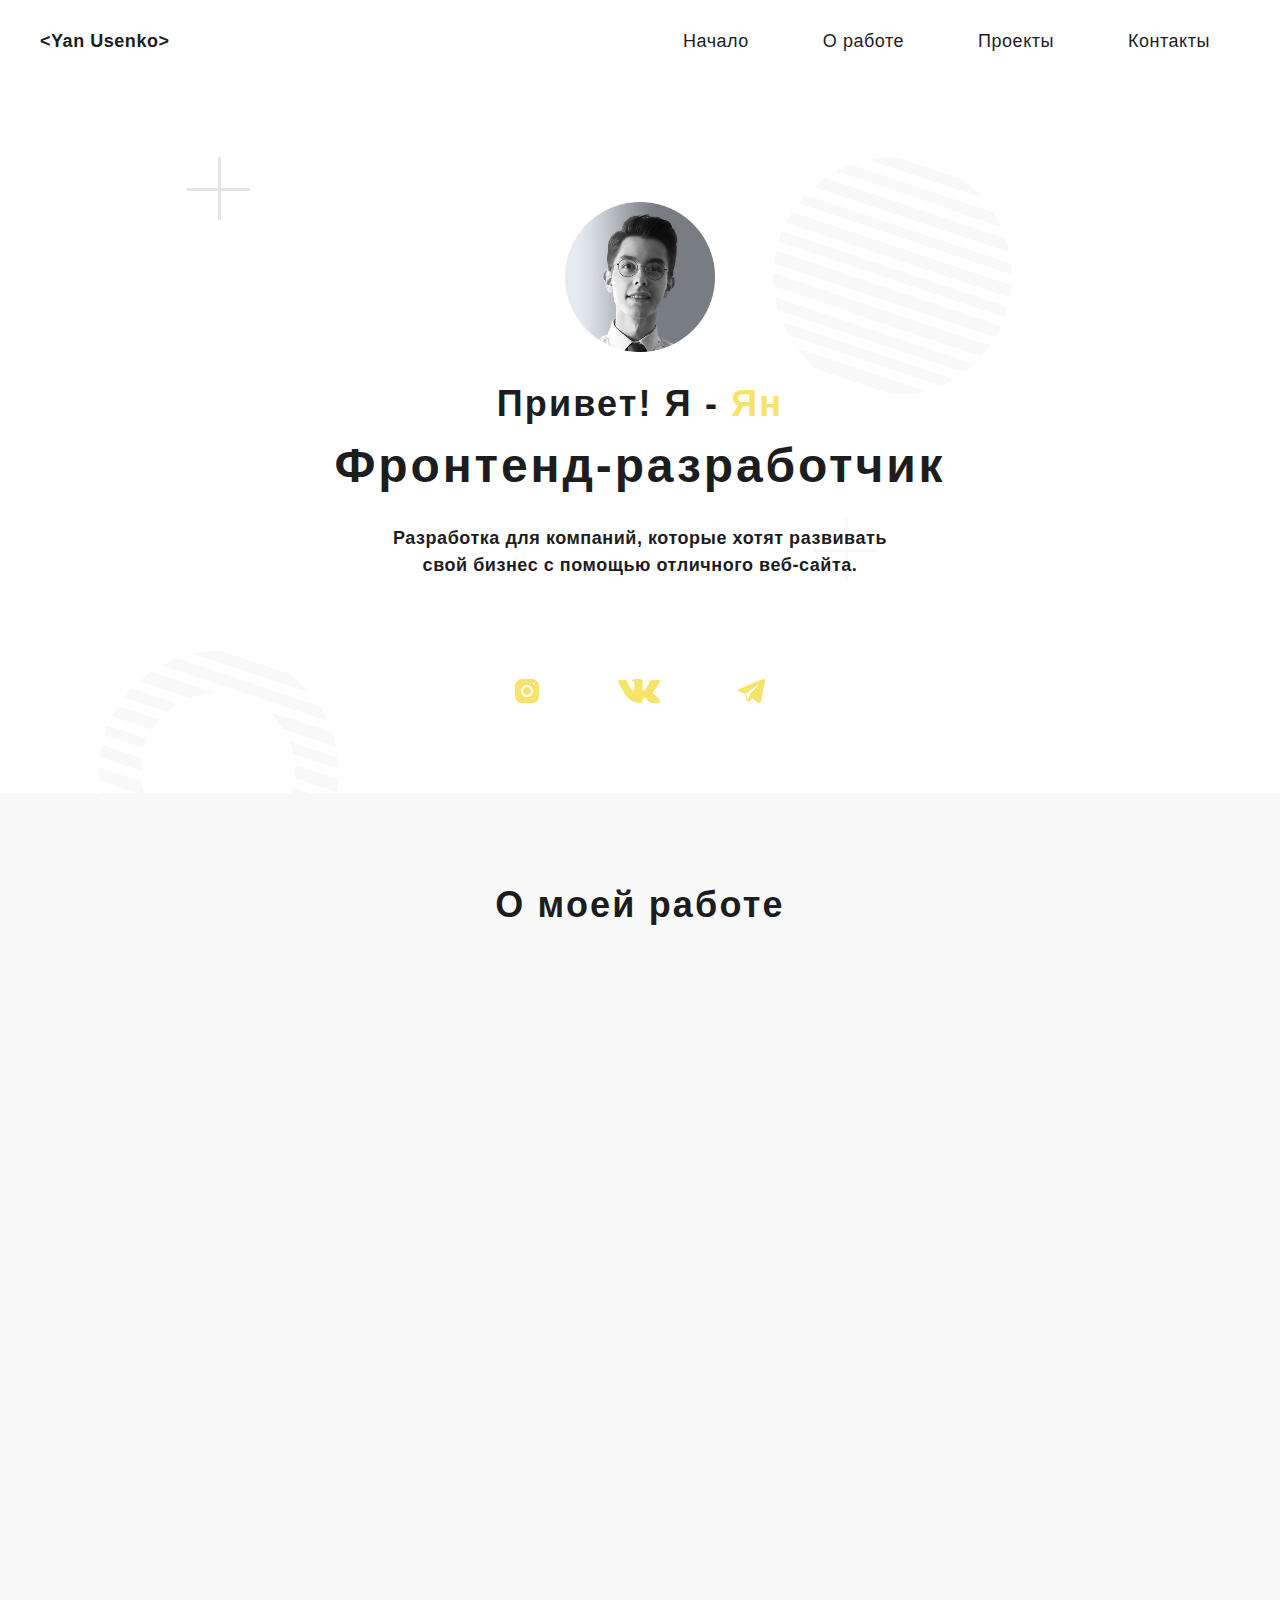
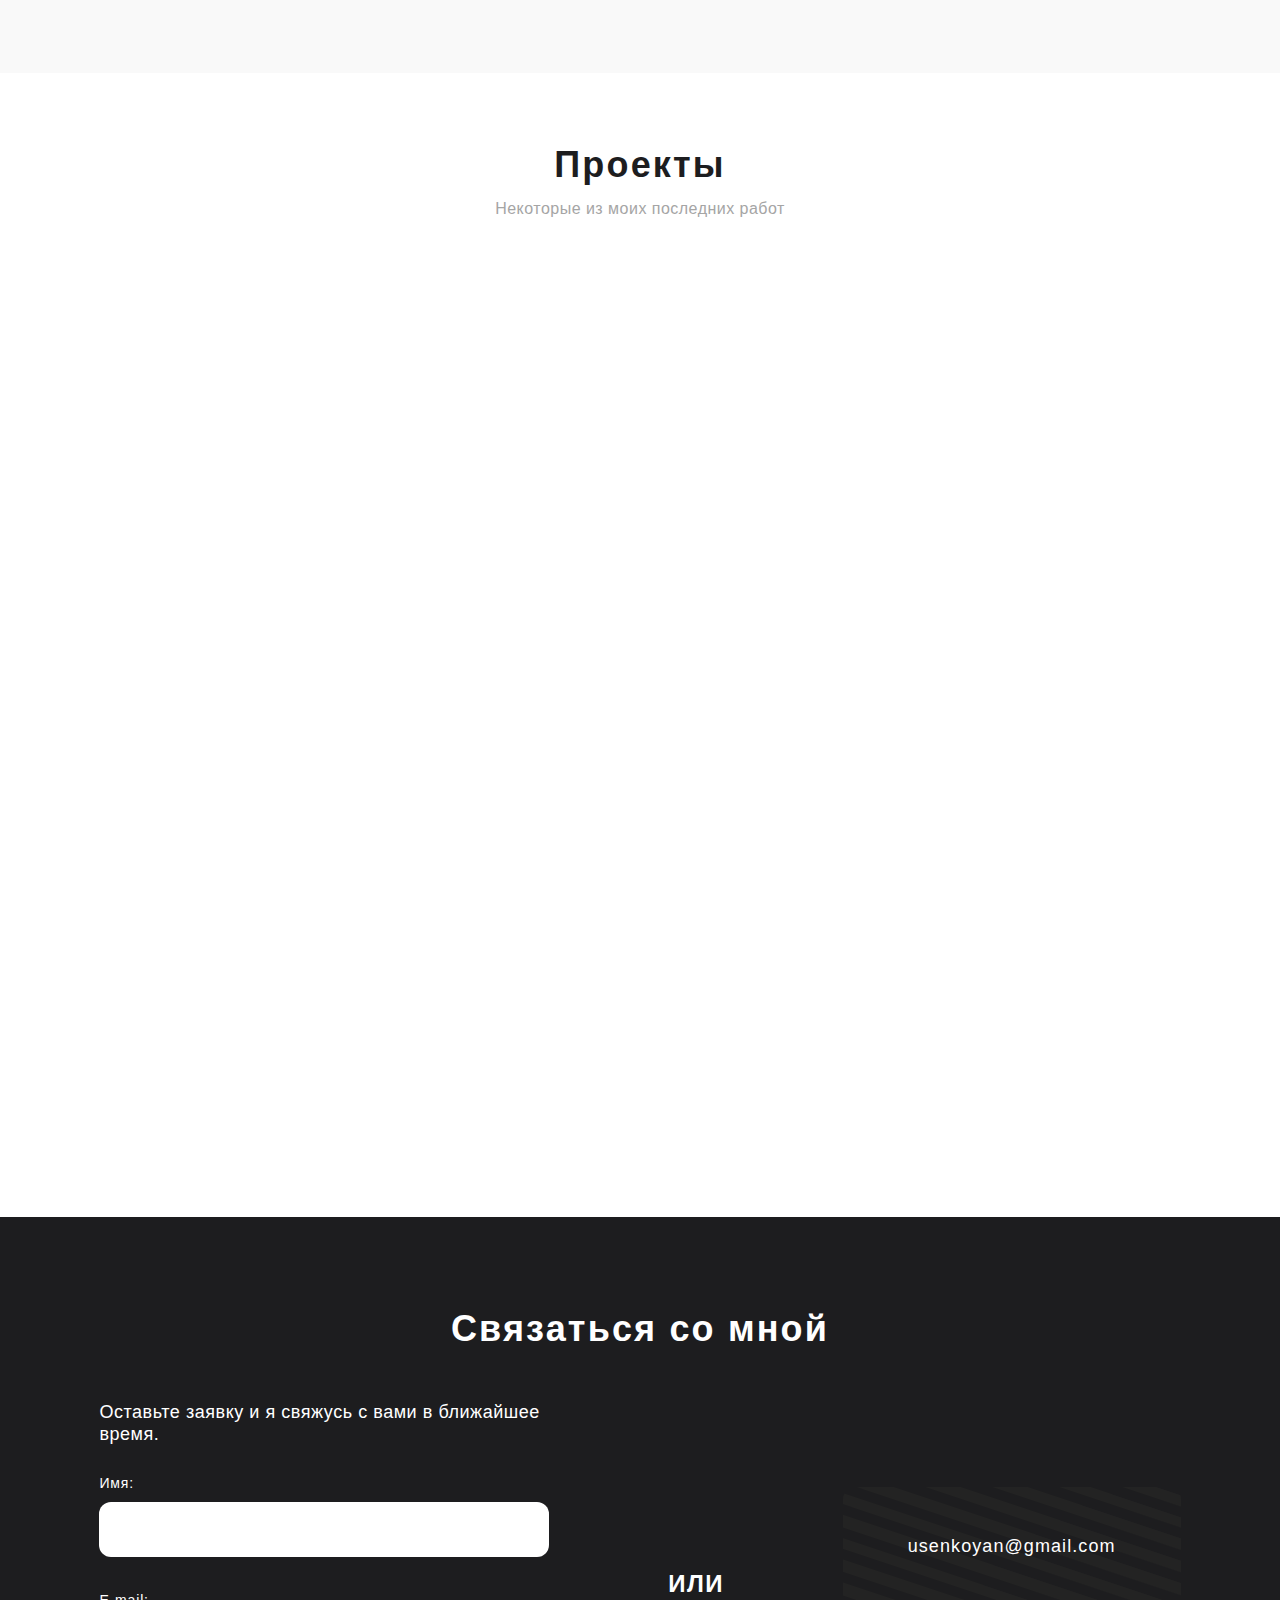
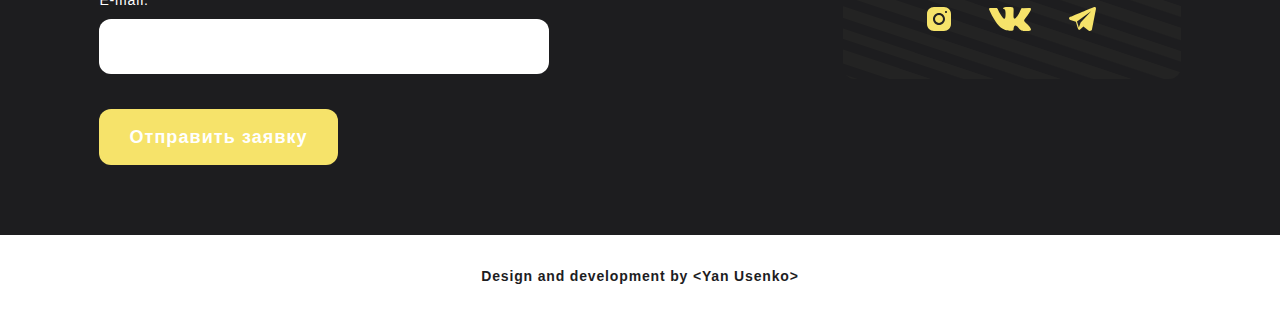
==== commit 4649dbaa: "Add files via upload" ====
--- a/index.html
+++ b/index.html
@@ -134,6 +134,16 @@
                         <a href="masterbrothers.html">
                             <div class="projects__img anim-items">
                                 <img src="img/projects/masterbrothers.png" alt="">
+                            </div>
+                        </a>
+                        <a href="nolimit.html">
+                            <div class="projects__img anim-items">
+                                <img src="img/projects/nolimit.png" alt="">
+                            </div>
+                        </a>
+                        <a href="perfect.html">
+                            <div class="projects__img anim-items">
+                                <img src="img/projects/perfect.png" alt="">
                             </div>
                         </a>
                     </div>
--- a/css/style.css
+++ b/css/style.css
@@ -196,6 +196,7 @@
 .header__mobile-nav {
   display: none;
   z-index: 2;
+  overflow: scroll;
 }
 
 @media (max-width: 767px) {
@@ -203,7 +204,7 @@
     position: absolute;
     padding-bottom: 300px;
     width: 100%;
-    top: -100%;
+    top: -900px;
     background-color: #E5E5E5;
     font-size: 20px;
     padding-top: 100px;
@@ -211,7 +212,6 @@
     flex-direction: column;
     text-transform: uppercase;
     transition-duration: 0.8s;
-    overflow: auto;
   }
 }
 
@@ -222,7 +222,7 @@
 
 .header__mobile-link {
   margin-top: 50px;
-  margin-bottom: 50px;
+  margin-bottom: 30px;
   margin-left: 40px;
   font-weight: bold;
 }
@@ -909,7 +909,7 @@
 
 .project__row {
   display: flex;
-  justify-content: space-between;
+  justify-content: start;
 }
 
 @media (max-width: 800px) {
